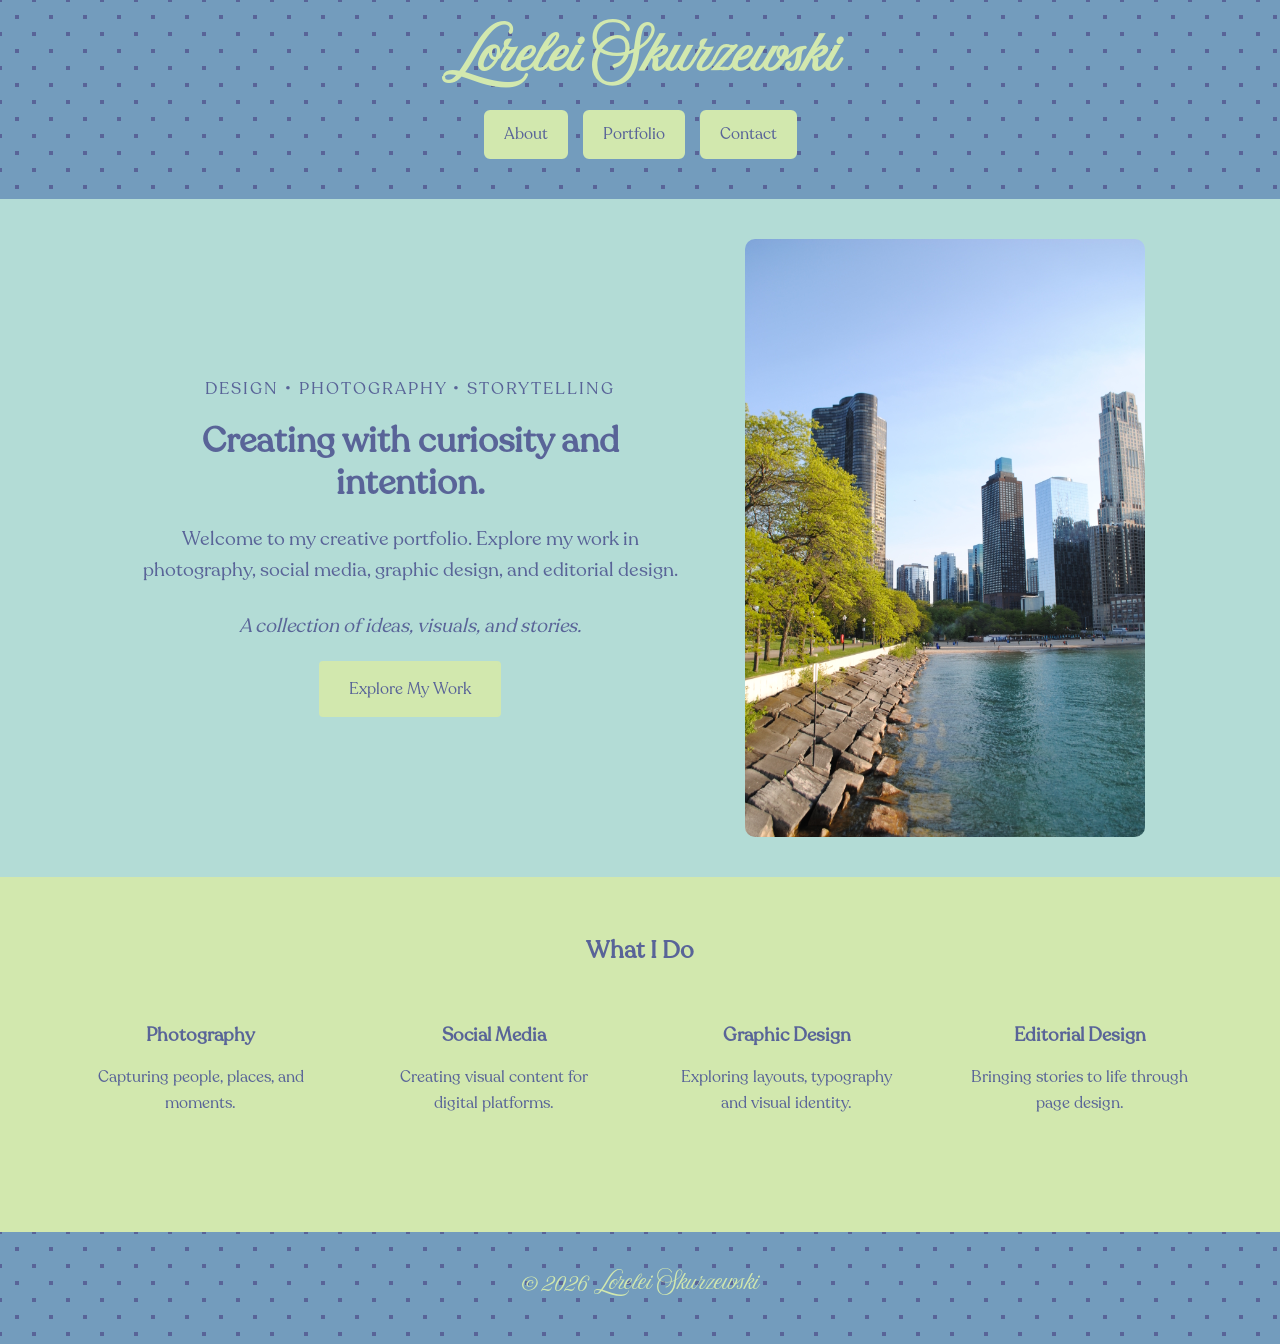
==== index.html @ 6d62b068 "Add files via upload" ====
<!DOCTYPE html>
<html lang="en">

<head>
    <meta charset="UTF-8">
    <meta name="viewport" content="width=device-width, initial-scale=1.0">
    <title>Lorelei Skurzewski | Creative Journalism Portfolio</title>
    <link rel="stylesheet" href="style.css">
    <meta name="description" content="A creative portfolio featuring Lorelei Skurzewski's visual journalistic work. This portfolio covers editorial design, graphic design and photography from Vox Magazine and the Columbia Missourian.">
    <meta name="author" content="Lorelei Skurzewski">
    <meta name="keywords" content="Lorelei Skurzewski, visual journalist, portfolio, editorial design, creative direction">

    <!-- Open Graph -->
<meta property="og:title" content="Lorelei Skurzewski | Creative Journalism Portfolio">
<meta property="og:description" content="A creative portfolio featuring Lorelei Skurzewski's visual journalistic work. This portfolio covers editorial design, graphic design and photography from Vox Magazine and the Columbia Missourian.">
<meta property="og:image" content="#image #journalism">
<meta property="og:url" content="https://https://github.com/lorelei-skurzewski">
<meta property="og:type" content="website">

<!-- Twitter Card -->
<meta name="twitter:card" content="summary_large_image">
<meta name="twitter:title" content="Lorelei Skurzewski | Creative Journalism Portfolio">
<meta name="twitter:description" content="A creative portfolio featuring Lorelei Skurzewski's visual journalistic work. This portfolio covers editorial design, graphic design and photography from Vox Magazine and the Columbia Missourian.">
<meta name="twitter:image" content="#image #journalism">


    <style>
        .hero {
            text-align: center;
            padding: 40px 20px;
        }
    </style>
    <link rel="apple-touch-icon" sizes="180x180" href="images/apple-touch-icon.png">
    <link rel="icon" type="image/png" sizes="32x32" href="images/favicon-32x32.png">
    <link rel="icon" type="image/png" sizes="16x16" href="images/favicon-16x16.png">
    <link rel="manifest" href="images/site.webmanifest">
</head>
<body>

    <header>
        <h1>Lorelei Skurzewski</h1>
        <div class="navbar">
            <a href="about.html">About</a>
            <a href="portfolio.html">Portfolio</a>
            <a href="contact.html">Contact</a>
        </div>
    </header>

    <main>
      <section class="hero">
    <div class="hero-content">
        <div class="hero-text">
            <p class="eyebrow">
                DESIGN • PHOTOGRAPHY • STORYTELLING
            </p>

            <h2>Creating with curiosity and intention.</h2>

            <p>
                Welcome to my creative portfolio. Explore my work
                in photography, social media, graphic design,
                and editorial design.
            </p>

            <p class="hero-caption">
                A collection of ideas, visuals, and stories.
            </p>

            <button class="special-button"
            onclick="window.location.href='portfolio.html'">
            Explore My Work
            </button>
        </div>

        <img class="hero-image"
             src="images/lake.JPEG"
             alt="Lake Michigan-Chicago">
    </div>
</section>

        <section class="home-categories">
            <h2>What I Do</h2>
            <div class="category-grid">
                <div class="category-card">
                    <h3>Photography</h3>
                    <p>Capturing people, places, and moments.</p>
                </div>
                <div class="category-card">
                    <h3>Social Media</h3>
                    <p>Creating visual content for digital platforms.</p>
                </div>
                <div class="category-card">
                    <h3>Graphic Design</h3>
                    <p>Exploring layouts, typography and visual identity.</p>
                </div>
                <div class="category-card">
                    <h3>Editorial Design</h3>
                    <p>Bringing stories to life through page design.</p>
                </div>
            </div>
        </section>
    </main>

    <footer>
        <p>&copy; 2026 Lorelei Skurzewski</p>
    </footer>

</body>
</html>
---- style.css ----
/* GENERAL PAGE STYLING */

@font-face {
    font-family: 'MyCanvaFont';
    src: url('./fonts/amoresa font.woff2') format('woff2');
    font-weight: normal;
    font-style: normal;
}

@font-face {
    font-family: 'TheSeasons';
    src: url('./fonts/recoletafont.woff2') format('woff2');
    font-weight: normal;
    font-style: normal;
}

* {
    box-sizing: border-box;
}

html {
    scroll-behavior: smooth;
}

body {
    margin: 0;
    width: 100%;
    font-family: 'TheSeasons', sans-serif;
    line-height: 1.6;
    background-color: #D2E8AE;
    overflow-wrap: break-word;
}

img {
    display: block;
    max-width: 100%;
    height: auto;
}

h1,
h2,
h3 {
    line-height: 1.2;
}

p,
.category-card,
.project-card,
.about-layout,
.contact-content,
.portfolio-section {
    font-family: 'TheSeasons', sans-serif;
}


/* HEADER AND NAVIGATION */

header {
    padding: 40px 5%;
    text-align: center;
    background-image:
        radial-gradient(#596498 2.5px, transparent 2.5px),
        radial-gradient(#596498 2.5px, transparent 2.5px);
    background-size: 34px 34px;
    background-position: 0 0, 17px 17px;
    background-color: #739cbd;
}

header h1 {
    margin: 0 0 12px;
    font-family: 'MyCanvaFont', serif;
    font-size: 3rem;
    color: #D2E8AE;
}

.navbar {
    display: flex;
    justify-content: center;
    flex-wrap: wrap;
    gap: 15px;
}

.navbar a {
    display: inline-block;
    padding: 10px 18px;
    border: 2px solid #D2E8AE;
    border-radius: 6px;
    text-decoration: none;
    color: #596498;
    background-color: #D2E8AE;
    transition: background-color 0.2s ease, color 0.2s ease;
}

.navbar a:hover {
    background-color: #B3DCD6;
    color: #447D51;
}


/* SHARED CONTENT */

main {
    margin: 0;
    padding: 0;
    text-align: center;
}

.eyebrow {
    font-size: 1.05rem;
    letter-spacing: 2px;
    text-transform: uppercase;
}


/* HOME PAGE */

.hero {
    padding: 40px 5%;
    background-color: #B3DCD6;
}

.hero-content {
    display: flex;
    align-items: center;
    justify-content: center;
    gap: 60px;
    max-width: 1200px;
    margin: 0 auto;
    color: #596498;
}

.hero-text {
    flex: 1;
    max-width: 550px;
}

.hero h2 {
    margin: 15px 0 20px;
    font-size: 2.2rem;
    line-height: 1.2;
    color: #596498;
}

.hero-text > p:not(.eyebrow) {
    font-size: 1.2rem;
    color: #596498;
}

.hero-caption {
    margin-top: 25px;
    font-style: italic;
    color: #596498;
}

.hero-image {
    flex: 1;
    display: block;
    width: 100%;
    max-width: 400px;
    height: auto;
    margin: 0;
    border-radius: 10px;
}

.home-categories {
    padding: 40px 5%;
    text-align: center;
    color: #596498;
}

.category-grid {
    display: grid;
    grid-template-columns: repeat(4, minmax(0, 1fr));
    gap: 20px;
}

.category-card {
    padding: 20px;
}


/* ABOUT PAGE */

.about-layout {
    display: grid;
    grid-template-columns: 1fr 1fr;
    align-items: center;
    gap: 50px;
    max-width: 1000px;
    margin: 40px auto;
}

.about-image {
    width: 100%;
    max-width: 400px;
    max-height: 500px;
    margin: 0 auto;
    border-radius: 8px;
    object-fit: cover;
}

#about-text {
    max-width: 550px;
    color: #596498;
}


/* PORTFOLIO PAGE */

.portfolio-intro {
    width: 100%;
    max-width: none;
    min-height: 150px;
    margin: 0;
    padding: 10px 5% 20px;
    text-align: center;
    background-color: #B3DCD6;
    color: #596498;
}

.portfolio-section {
    margin-bottom: 25px;
    padding: 35px 5%;
    scroll-margin-top: 20px;
    color: #596498;
}

.portfolio-section > h2,
.portfolio-section > p {
    text-align: center;
}

.project-grid {
    display: grid;
    grid-template-columns: repeat(4, minmax(0, 1fr));
    gap: 20px;
    width: 100%;
    max-width: 800px;
    margin: 25px auto 0;
}

.project-card img {
    display: block;
    width: 85%;
    height: 150px;
    object-fit: cover;
    border-radius: 8px;
    transition: transform 0.2s ease;
}

.project-card img:hover {
    transform: scale(1.02);
}

.portfolio-cta {
    padding: 50px 20px;
    text-align: center;
    color: #596498;
}


/* PHOTO GALLERY ENLARGEMENT */

.photo-viewer {
    display: none;
}

.photo-viewer:target {
    position: fixed;
    inset: 0;
    z-index: 1000;
    display: flex;
    justify-content: center;
    align-items: center;
    padding: 40px;
    background-color: rgba(0, 0, 0, 0.9);
}

.photo-viewer img {
    display: block;
    width: auto;
    height: auto;
    max-width: 80vw;
    max-height: 80vh;
    object-fit: contain;
    border-radius: 4px;
}

/* CLOSE BUTTON */

.photo-close {
    position: absolute;
    top: 15px;
    right: 25px;
    z-index: 1001;
    color: white;
    font-family: Arial, sans-serif;
    font-size: 40px;
    text-decoration: none;
}

.photo-close:hover,
.photo-arrow:hover {
    color: #B3DCD6;
}

/* LEFT AND RIGHT ARROWS */

.photo-arrow {
    position: absolute;
    top: 50%;
    transform: translateY(-50%);
    z-index: 1001;
    color: white;
    font-family: Arial, sans-serif;
    font-size: 45px;
    text-decoration: none;
    padding: 15px;
}

.photo-prev {
    left: 20px;
}

.photo-next {
    right: 20px;
}


/* CONTACT PAGE */

.contact-content {
    margin: 0;
    padding: 50px 5%;
    text-align: center;
    background-color: #B3DCD6;
    color: #596498;
}

.contact-details {
    margin: 0;
    padding: 40px 5%;
    text-align: center;
    background-color: #D2E8AE;
    color: #596498;
}

.contact-details button {
    display: block;
    margin: 25px auto 0;
}


/* BUTTONS */

button,
.special-button {
    font-family: 'TheSeasons', sans-serif;
    font-size: 1rem;
    cursor: pointer;
    transition: background-color 0.2s ease, color 0.2s ease;
}

button {
    padding: 15px 21px;
    border: 2px solid #B3DCD6;
    border-radius: 6px;
    color: #596498;
    background-color: #B3DCD6;
}

button:hover {
    background-color: #D2E8AE;
    color: #447D51;
}

.special-button {
    padding: 15px 28px;
    border: 2px solid #D2E8AE;
    border-radius: 4px;
    color: #596498;
    background-color: #D2E8AE;
}

.special-button:hover {
    border-color: #D2E8AE;
    background-color: #B3DCD6;
    color: #596498;
}


/* FOOTER */

footer {
    margin-top: 40px;
    padding: 20px;
    text-align: center;
    background-image:
        radial-gradient(#596498 2.5px, transparent 2.5px),
        radial-gradient(#596498 2.5px, transparent 2.5px);
    background-size: 34px 34px;
    background-position: 0 0, 17px 17px;
    background-color: #739cbd;
    font-family: 'MyCanvaFont', serif;
    font-size: 1rem;
    color: #D2E8AE;
}

footer p,
footer a {
    font-family: 'MyCanvaFont', serif;
    font-size: 1.25rem;
    color: #D2E8AE;
}


/* TABLETS */

@media (max-width: 768px) {
    .category-grid {
        grid-template-columns: repeat(2, minmax(0, 1fr));
    }

    .about-layout {
        grid-template-columns: 1fr;
        gap: 25px;
    }

    .about-text {
        margin: 0 auto;
    }

    .about-image {
        max-height: 400px;
    }

    .hero-content {
        flex-direction: column;
        gap: 25px;
    }

    .hero-text {
        width: 100%;
        text-align: center;
    }

    .hero-image {
        width: 100%;
        max-width: 320px;
        height: auto;
        margin: 0 auto;
    }

    .project-grid {
        grid-template-columns: repeat(2, minmax(0, 1fr));
        gap: 15px;
    }

    .portfolio-section {
        padding: 25px 4%;
    }

    .navbar {
        gap: 8px;
    }
}


/*PHONES */

@media (max-width: 500px) {
    header {
        padding: 30px 5%;
    }

    header h1 {
        font-size: 1.8rem;
    }

    .navbar {
        gap: 8px;
    }

    .navbar a {
        padding: 8px 12px;
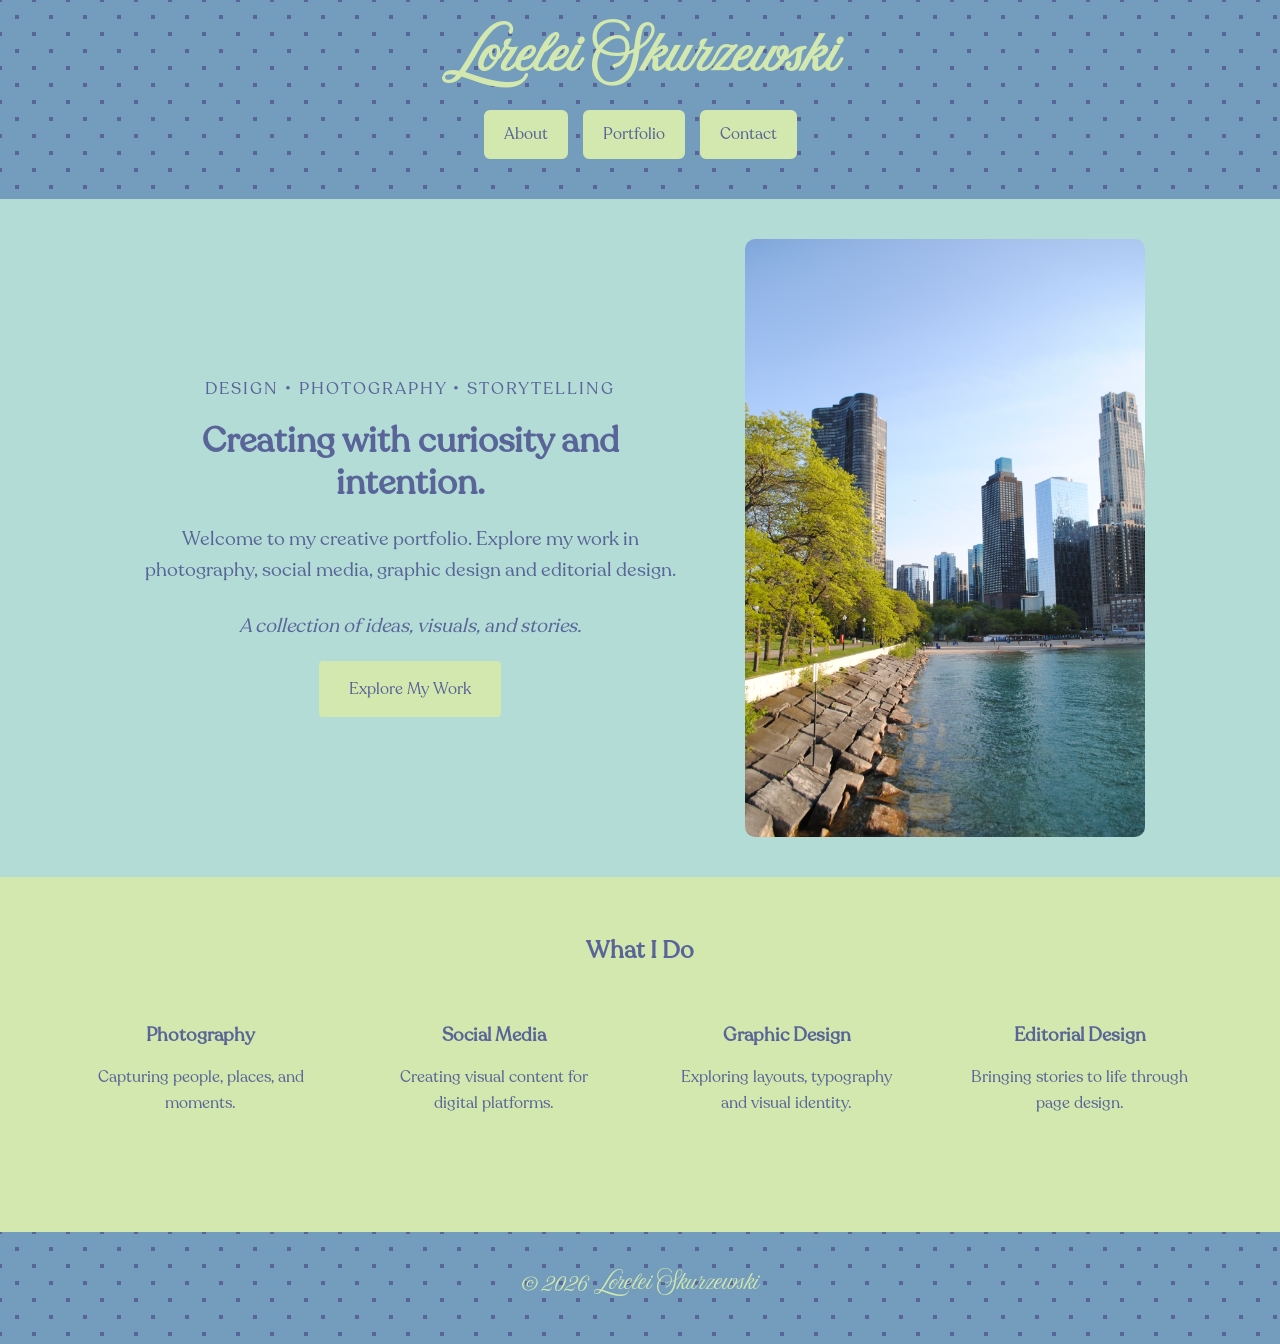
==== commit 73cd1581: "Add files via upload" ====
--- a/index.html
+++ b/index.html
@@ -58,7 +58,7 @@
 
             <p>
                 Welcome to my creative portfolio. Explore my work
-                in photography, social media, graphic design,
+                in photography, social media, graphic design
                 and editorial design.
             </p>
 
--- a/style.css
+++ b/style.css
@@ -8,7 +8,7 @@
 }
 
 @font-face {
-    font-family: 'TheSeasons';
+    font-family: 'Recoleta';
     src: url('./fonts/recoletafont.woff2') format('woff2');
     font-weight: normal;
     font-style: normal;
@@ -25,7 +25,7 @@
 body {
     margin: 0;
     width: 100%;
-    font-family: 'TheSeasons', sans-serif;
+    font-family: 'Recoleta', sans-serif;
     line-height: 1.6;
     background-color: #D2E8AE;
     overflow-wrap: break-word;
@@ -49,7 +49,7 @@
 .about-layout,
 .contact-content,
 .portfolio-section {
-    font-family: 'TheSeasons', sans-serif;
+    font-family: 'Recoleta', sans-serif;
 }
 
 
@@ -355,7 +355,7 @@
 
 button,
 .special-button {
-    font-family: 'TheSeasons', sans-serif;
+    font-family: 'Recoleta', sans-serif;
     font-size: 1rem;
     cursor: pointer;
     transition: background-color 0.2s ease, color 0.2s ease;
@@ -386,6 +386,33 @@
     border-color: #D2E8AE;
     background-color: #B3DCD6;
     color: #596498;
+}
+
+.about-buttons {
+    display: flex;
+    justify-content: center;
+    align-items: center;
+    flex-wrap: wrap;
+    gap: 12px;
+    margin-top: 20px;
+}
+
+.cv-button {
+    display: inline-block;
+    padding: 15px 21px;
+    border: 2px solid #B3DCD6;
+    border-radius: 6px;
+    color: #596498;
+    background-color: #B3DCD6;
+    text-decoration: none;
+    font-family: 'Recoleta', sans-serif;
+    font-size: 1rem;
+    transition: background-color 0.2s ease, color 0.2s ease;
+}
+
+.cv-button:hover {
+    background-color: #D2E8AE;
+    color: #447D51;
 }
 
 
@@ -482,4 +509,27 @@
     }
 
     .navbar a {
-        padding: 8px 12px;+        padding: 8px 12px;
+
+        /* CV PAGE */
+
+/* CV PAGE */
+
+main.cv-page {
+    display: flex;
+    flex-direction: column;
+    align-items: center;
+    width: 100%;
+    max-width: 100%;
+    margin: 30px auto;
+    padding: 20px;
+}
+
+main.cv-page img {
+    display: block;
+    width: 400px !important;
+    max-width: 85vw !important;
+    height: auto !important;
+    margin: 0 auto 30px;
+    object-fit: contain;
+}
